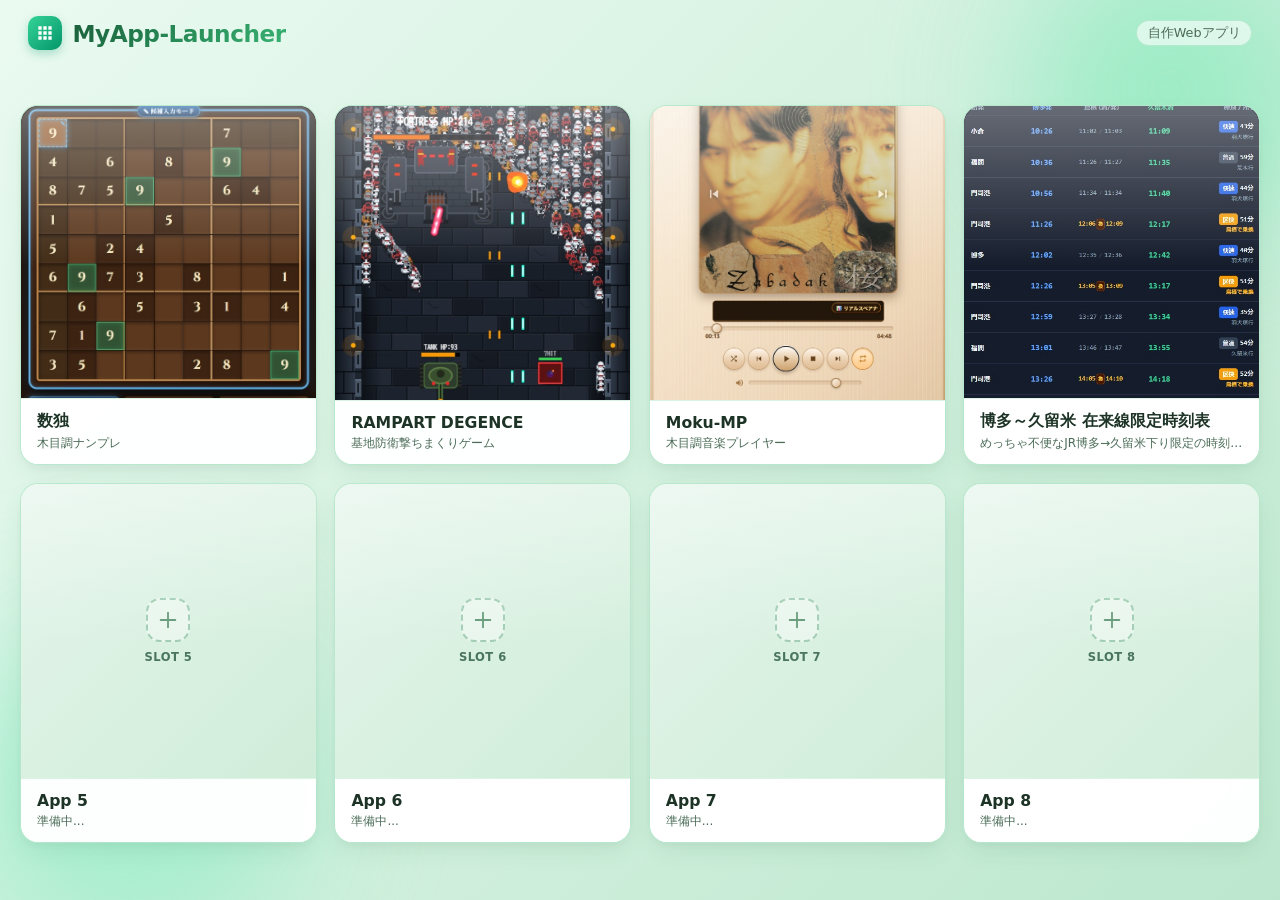
==== index.html @ c95181c4 "新規作成" ====
<!DOCTYPE html>
<html lang="ja">
<head>
  <meta charset="UTF-8">
  <meta name="viewport" content="width=device-width, initial-scale=1.0, maximum-scale=1.0, user-scalable=no">
  <title>MyApp-Launcher</title>
  <style>
    :root {
      /* 淡い緑をベースにしたカラーパレット */
      --bg-gradient-start: #eafaf1;
      --bg-gradient-mid: #d4f1df;
      --bg-gradient-end: #bce7ce;
      --card-bg: rgba(255, 255, 255, 0.78);
      --card-hover-bg: rgba(255, 255, 255, 0.95);
      --card-border: rgba(110, 207, 151, 0.45);
      --card-border-hover: #38b273;
      --card-shadow: 0 10px 25px -5px rgba(46, 125, 82, 0.12), 0 4px 10px rgba(0, 0, 0, 0.03);
      --card-shadow-hover: 0 18px 35px -5px rgba(39, 138, 86, 0.22), 0 6px 15px rgba(46, 125, 82, 0.15);
      --primary: #278a56;
      --primary-dark: #1b5e3a;
      --primary-light: #52c286;
      --accent-badge: #d8f3e5;
      --text: #1d3326;
      --text-sub: #4b6b57;
      --header-gradient: linear-gradient(135deg, #1b5e3a 0%, #278a56 50%, #38b273 100%);
    }

    * {
      box-sizing: border-box;
      margin: 0;
      padding: 0;
    }

    body {
      background: linear-gradient(135deg, var(--bg-gradient-start) 0%, var(--bg-gradient-mid) 50%, var(--bg-gradient-end) 100%);
      background-attachment: fixed;
      color: var(--text);
      font-family: system-ui, -apple-system, "Segoe UI", Roboto, "Hiragino Kaku Gothic ProN", "Yu Gothic", sans-serif;
      min-height: 100vh;
      display: flex;
      flex-direction: column;
      position: relative;
      overflow-x: hidden;
    }

    /* 賑やかさを出すための背景装飾（柔らかなグラデーション光輪） */
    body::before,
    body::after {
      content: "";
      position: fixed;
      border-radius: 50%;
      pointer-events: none;
      filter: blur(70px);
      z-index: 0;
      opacity: 0.6;
    }

    body::before {
      top: -100px;
      right: -80px;
      width: 380px;
      height: 380px;
      background: radial-gradient(circle, #86efac, #6ee7b7, transparent 70%);
    }

    body::after {
      bottom: -100px;
      left: -80px;
      width: 420px;
      height: 420px;
      background: radial-gradient(circle, #a7f3d0, #6ee7b7, transparent 70%);
    }

    /* 先頭行：タイトルヘッダー */
    .header-bar {
      position: relative;
      z-index: 1;
      display: flex;
      align-items: center;
      justify-content: space-between;
      padding: 1rem 1.75rem 0.6rem 1.75rem;
      max-width: 1300px;
      width: 100%;
      margin: 0 auto;
    }

    .header-title-wrap {
      display: flex;
      align-items: center;
      gap: 0.65rem;
    }

    .header-icon {
      width: 34px;
      height: 34px;
      background: linear-gradient(135deg, #34d399, #059669);
      border-radius: 10px;
      display: flex;
      align-items: center;
      justify-content: center;
      box-shadow: 0 4px 10px rgba(5, 150, 105, 0.28);
      color: #fff;
    }

    .header-icon svg {
      width: 20px;
      height: 20px;
      fill: currentColor;
    }

    .header-title {
      font-size: 1.45rem;
      font-weight: 800;
      letter-spacing: -0.02em;
      background: var(--header-gradient);
      -webkit-background-clip: text;
      -webkit-text-fill-color: transparent;
    }

    .header-subtitle {
      font-size: 0.8rem;
      font-weight: 500;
      color: var(--text-sub);
      background: rgba(255, 255, 255, 0.6);
      padding: 0.2rem 0.65rem;
      border-radius: 20px;
      border: 1px solid rgba(110, 207, 151, 0.35);
      backdrop-filter: blur(4px);
    }

    /* メインコンテンツエリア */
    .main-wrap {
      flex: 1;
      display: flex;
      align-items: center;
      justify-content: center;
      padding: 0.5rem 1.25rem 1.25rem 1.25rem;
      position: relative;
      z-index: 1;
    }

    /* グリッドコンテナ
       基本（横向き・ワイド画面）：横4列 × 縦2行 (4x2) */
    .grid-container {
      display: grid;
      grid-template-columns: repeat(4, 1fr);
      grid-template-rows: repeat(2, 1fr);
      gap: 1.1rem;
      width: 100%;
      max-width: 1280px;
      height: 82vh; /* 横画面時に画面内にバランス良く収まる高さ */
      min-height: 480px;
    }

    /* 画面の向きに応じた切り替え
       縦向き（portrait または 縦長アスペクト比）の時：横2列 × 縦4行 (2x4) */
    @media (orientation: portrait), (max-aspect-ratio: 1/1), (max-width: 768px) {
      .header-bar {
        padding: 0.9rem 1.25rem 0.5rem 1.25rem;
      }
      .header-title {
        font-size: 1.25rem;
      }
      .header-subtitle {
        display: none;
      }
      .grid-container {
        grid-template-columns: repeat(2, 1fr);
        grid-template-rows: repeat(4, 1fr);
        height: auto;
        min-height: calc(100vh - 85px);
        gap: 0.9rem;
      }
    }

    /* 各アプリタイル */
    .tile {
      background: var(--card-bg);
      backdrop-filter: blur(12px);
      -webkit-backdrop-filter: blur(12px);
      border: 1.5px solid var(--card-border);
      border-radius: 18px;
      box-shadow: var(--card-shadow);
      text-decoration: none;
      color: inherit;
      display: flex;
      flex-direction: column;
      overflow: hidden;
      position: relative;
      transition: transform 0.22s cubic-bezier(0.2, 0.8, 0.2, 1), 
                  box-shadow 0.22s cubic-bezier(0.2, 0.8, 0.2, 1), 
                  border-color 0.22s ease, 
                  background-color 0.22s ease;
      cursor: pointer;
      user-select: none;
    }

    /* 微かな光沢ハイライト */
    .tile::after {
      content: "";
      position: absolute;
      top: 0;
      left: 0;
      right: 0;
      height: 45%;
      background: linear-gradient(to bottom, rgba(255, 255, 255, 0.35), transparent);
      pointer-events: none;
      border-radius: 18px 18px 0 0;
    }

    .tile:active {
      transform: scale(0.97);
    }

    @media (hover: hover) {
      .tile:hover {
        background: var(--card-hover-bg);
        border-color: var(--card-border-hover);
        box-shadow: var(--card-shadow-hover);
        transform: translateY(-4px) scale(1.008);
      }
      .tile:hover .tile-img img {
        transform: scale(1.05);
      }
      .tile:hover .tile-title {
        color: var(--primary);
      }
    }

    /* 画像プレビュー部分 */
    .tile-img {
      width: 100%;
      flex: 1;
      min-height: 0;
      background: linear-gradient(135deg, #e4f5eb 0%, #d0edd9 100%);
      display: flex;
      align-items: center;
      justify-content: center;
      overflow: hidden;
      position: relative;
    }

    .tile-img img {
      width: 100%;
      height: 100%;
      object-fit: cover;
      transition: transform 0.35s ease;
    }

    /* 空欄・画像なしパネルのプレースホルダー */
    .empty-tile-graphic {
      display: flex;
      flex-direction: column;
      align-items: center;
      justify-content: center;
      gap: 0.5rem;
      color: #629977;
    }

    .empty-tile-icon {
      width: 44px;
      height: 44px;
      border-radius: 14px;
      border: 2px dashed rgba(74, 153, 107, 0.45);
      background: rgba(255, 255, 255, 0.4);
      display: flex;
      align-items: center;
      justify-content: center;
      transition: transform 0.2s ease, border-color 0.2s ease;
    }

    .empty-tile-icon svg {
      width: 22px;
      height: 22px;
      stroke: currentColor;
    }

    .tile:hover .empty-tile-icon {
      transform: scale(1.1) rotate(4deg);
      border-color: var(--primary);
      color: var(--primary);
    }

    .empty-tile-tag {
      font-size: 0.72rem;
      font-weight: 600;
      color: #4a755d;
      letter-spacing: 0.04em;
    }

    /* タイル下部のテキスト情報 */
    .tile-content {
      padding: 0.75rem 1rem;
      background: rgba(255, 255, 255, 0.88);
      border-top: 1px solid rgba(110, 207, 151, 0.25);
      position: relative;
      z-index: 1;
    }

    .tile-title {
      font-size: 0.98rem;
      font-weight: 700;
      color: var(--text);
      white-space: nowrap;
      overflow: hidden;
      text-overflow: ellipsis;
      transition: color 0.15s ease;
    }

    .tile-desc {
      font-size: 0.75rem;
      font-weight: 500;
      color: var(--text-sub);
      margin-top: 0.2rem;
      white-space: nowrap;
      overflow: hidden;
      text-overflow: ellipsis;
    }
  </style>
</head>
<body>

  <!-- 先頭行：タイトル -->
  <header class="header-bar">
    <div class="header-title-wrap">
      <div class="header-icon">
        <svg viewBox="0 0 24 24">
          <path d="M4 8h4V4H4v4zm6 12h4v-4h-4v4zm-6 0h4v-4H4v4zm0-6h4v-4H4v4zm6 0h4v-4h-4v4zm6-10v4h4V4h-4zm-6 4h4V4h-4v4zm6 6h4v-4h-4v4zm0 6h4v-4h-4v4z"/>
        </svg>
      </div>
      <h1 class="header-title">MyApp-Launcher</h1>
    </div>
    <div class="header-subtitle">自作Webアプリ</div>
  </header>

  <!-- メイングリッドエリア -->
  <main class="main-wrap">
    <div class="grid-container" id="grid"></div>
  </main>

  <script>
    // 8個のアプリ定義
    // 各パネル内の空欄（App 4〜8）は自由に変更・追記していただけます
    const apps = [
      {
        title: "数独",
        desc: "木目調ナンプレ",
        url: "./apps/sudoku/index.html",
        image: "./img/sudoku.jpg"
      },
      {
        title: "RAMPART DEGENCE",
        desc: "基地防衛撃ちまくりゲーム",
        url: "./apps/shooting/index.html",
        image: "./img/defence.jpg"
      },
      {
        title: "Moku-MP",
        desc: "木目調音楽プレイヤー",
        url: "./apps/mokuplay/index.html",
        image: "./img/moku-mp.jpg"
      },
      {
        title: "博多～久留米 在来線限定時刻表",
        desc: "めっちゃ不便なJR博多→久留米下り限定の時刻表。特急は除外",
        url: "./apps/jikoku/index.html",
        image: "./img/kurume.jpg"
      },
      {
        title: "App 5",
        desc: "準備中...",
        url: "#",
        image: ""
      },
      {
        title: "App 6",
        desc: "準備中...",
        url: "#",
        image: ""
      },
      {
        title: "App 7",
        desc: "準備中...",
        url: "#",
        image: ""
      },
      {
        title: "App 8",
        desc: "準備中...",
        url: "#",
        image: ""
      }
    ];

    const container = document.getElementById("grid");

    apps.forEach((app, index) => {
      const tile = document.createElement("a");
      tile.className = "tile";
      tile.href = app.url;
      tile.target = "_self";

      // 空欄パネルまたは画像未設定時におしゃれなプレースホルダーを表示
      let imgContent = "";
      if (app.image) {
        imgContent = `<img src="${app.image}" alt="${app.title}" onerror="this.parentElement.innerHTML = getPlaceholderHtml('${app.title}', ${index + 1})" loading="lazy">`;
      } else {
        imgContent = getPlaceholderHtml(app.title, index + 1);
      }

      tile.innerHTML = `
        <div class="tile-img">
          ${imgContent}
        </div>
        <div class="tile-content">
          <div class="tile-title">${app.title}</div>
          <div class="tile-desc">${app.desc}</div>
        </div>
      `;

      container.appendChild(tile);
    });

    // 空欄用のプレースホルダーSVG生成関数
    function getPlaceholderHtml(title, slotNum) {
      return `
        <div class="empty-tile-graphic">
          <div class="empty-tile-icon">
            <svg fill="none" stroke-width="2" viewBox="0 0 24 24">
              <path stroke-linecap="round" stroke-linejoin="round" d="M12 4v16m8-8H4"/>
            </svg>
          </div>
          <span class="empty-tile-tag">SLOT ${slotNum}</span>
        </div>
      `;
    }
  </script>
</body>
</html>
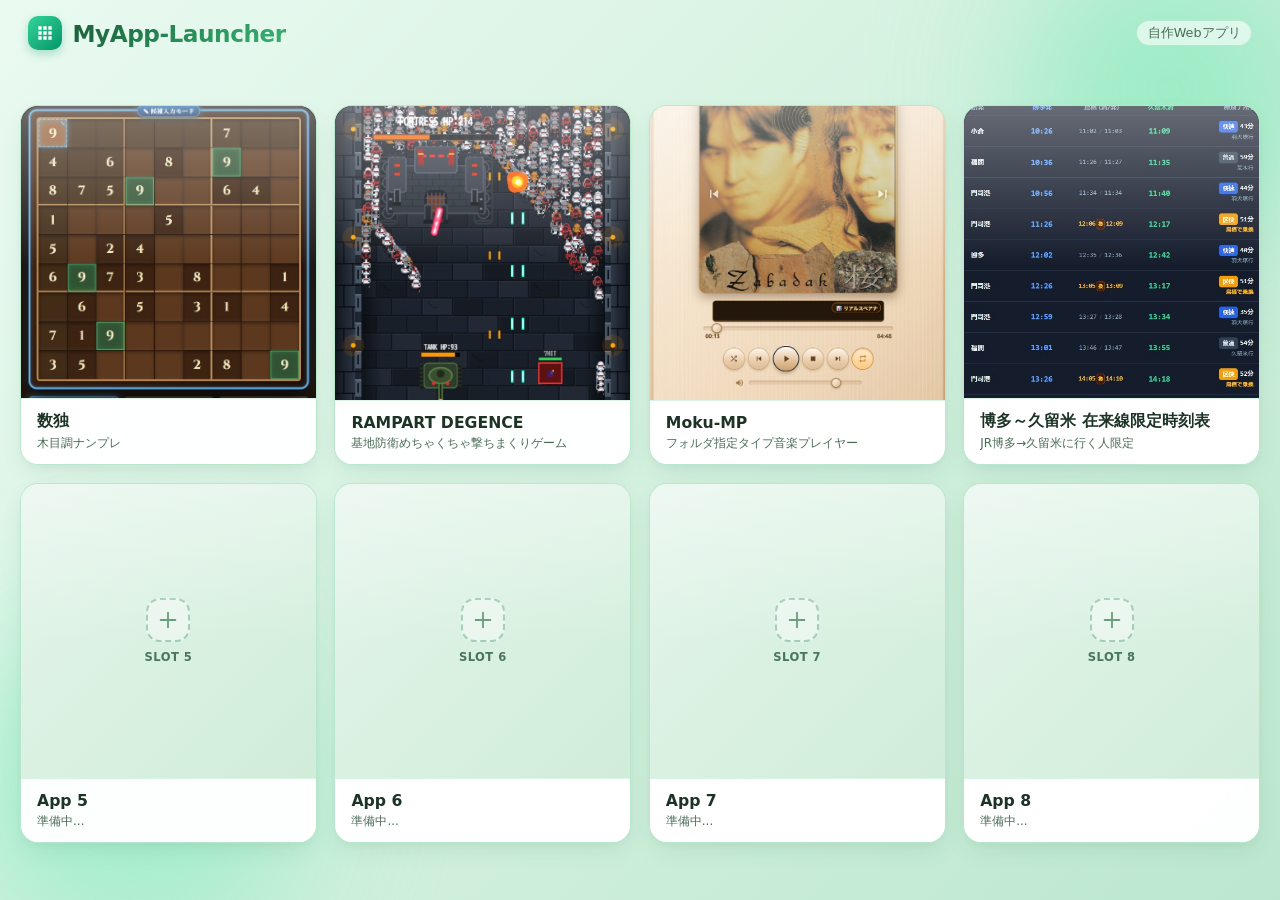
==== commit 594beb2a: "紹介記事修正" ====
--- a/index.html
+++ b/index.html
@@ -350,19 +350,19 @@
       },
       {
         title: "RAMPART DEGENCE",
-        desc: "基地防衛撃ちまくりゲーム",
+        desc: "基地防衛めちゃくちゃ撃ちまくりゲーム",
         url: "./apps/shooting/index.html",
         image: "./img/defence.jpg"
       },
       {
         title: "Moku-MP",
-        desc: "木目調音楽プレイヤー",
+        desc: "フォルダ指定タイプ音楽プレイヤー",
         url: "./apps/mokuplay/index.html",
         image: "./img/moku-mp.jpg"
       },
       {
         title: "博多～久留米 在来線限定時刻表",
-        desc: "めっちゃ不便なJR博多→久留米下り限定の時刻表。特急は除外",
+        desc: "JR博多→久留米に行く人限定",
         url: "./apps/jikoku/index.html",
         image: "./img/kurume.jpg"
       },
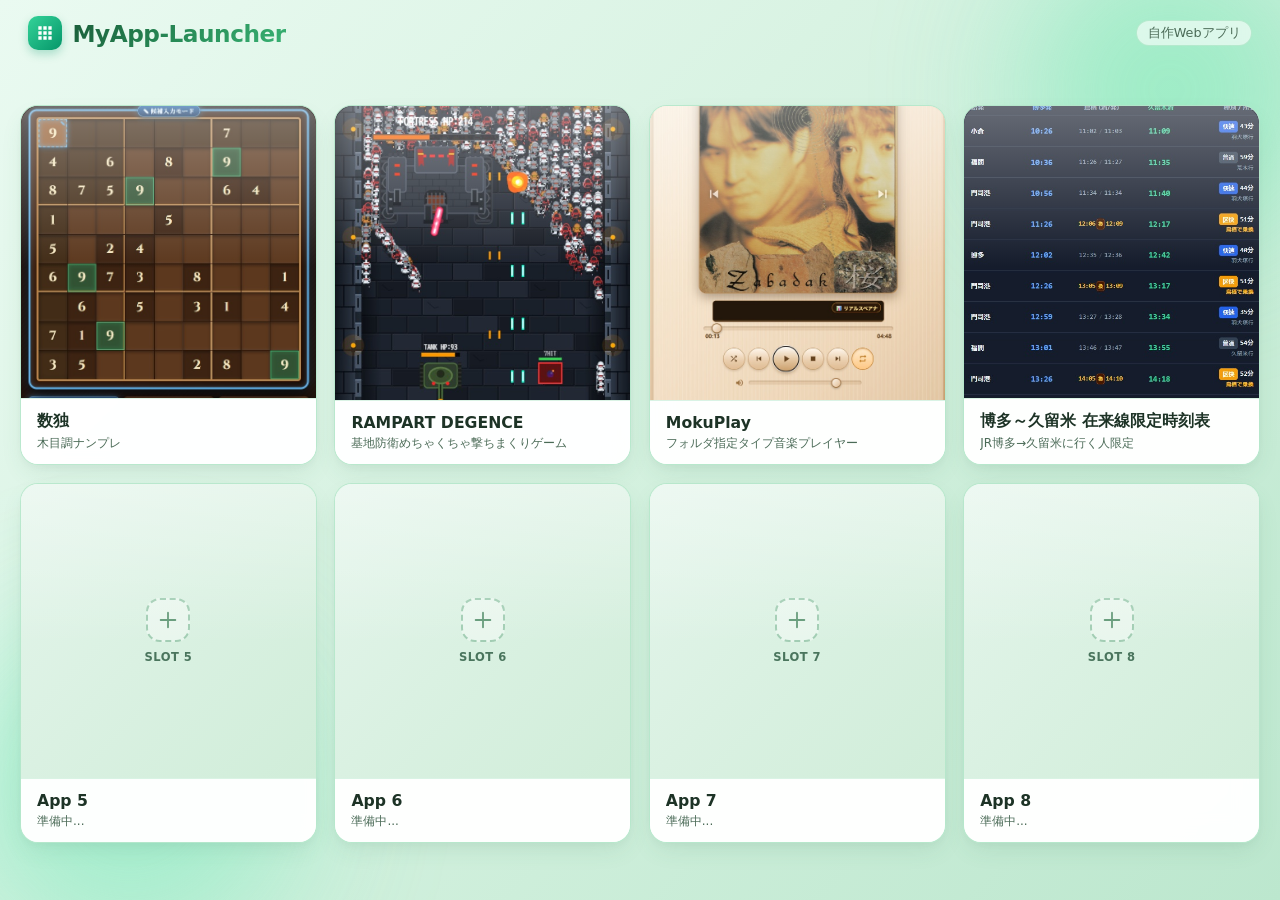
==== commit 8db153f3: "アプリのタイトル文字列修正" ====
--- a/index.html
+++ b/index.html
@@ -355,7 +355,7 @@
         image: "./img/defence.jpg"
       },
       {
-        title: "Moku-MP",
+        title: "MokuPlay",
         desc: "フォルダ指定タイプ音楽プレイヤー",
         url: "./apps/mokuplay/index.html",
         image: "./img/moku-mp.jpg"
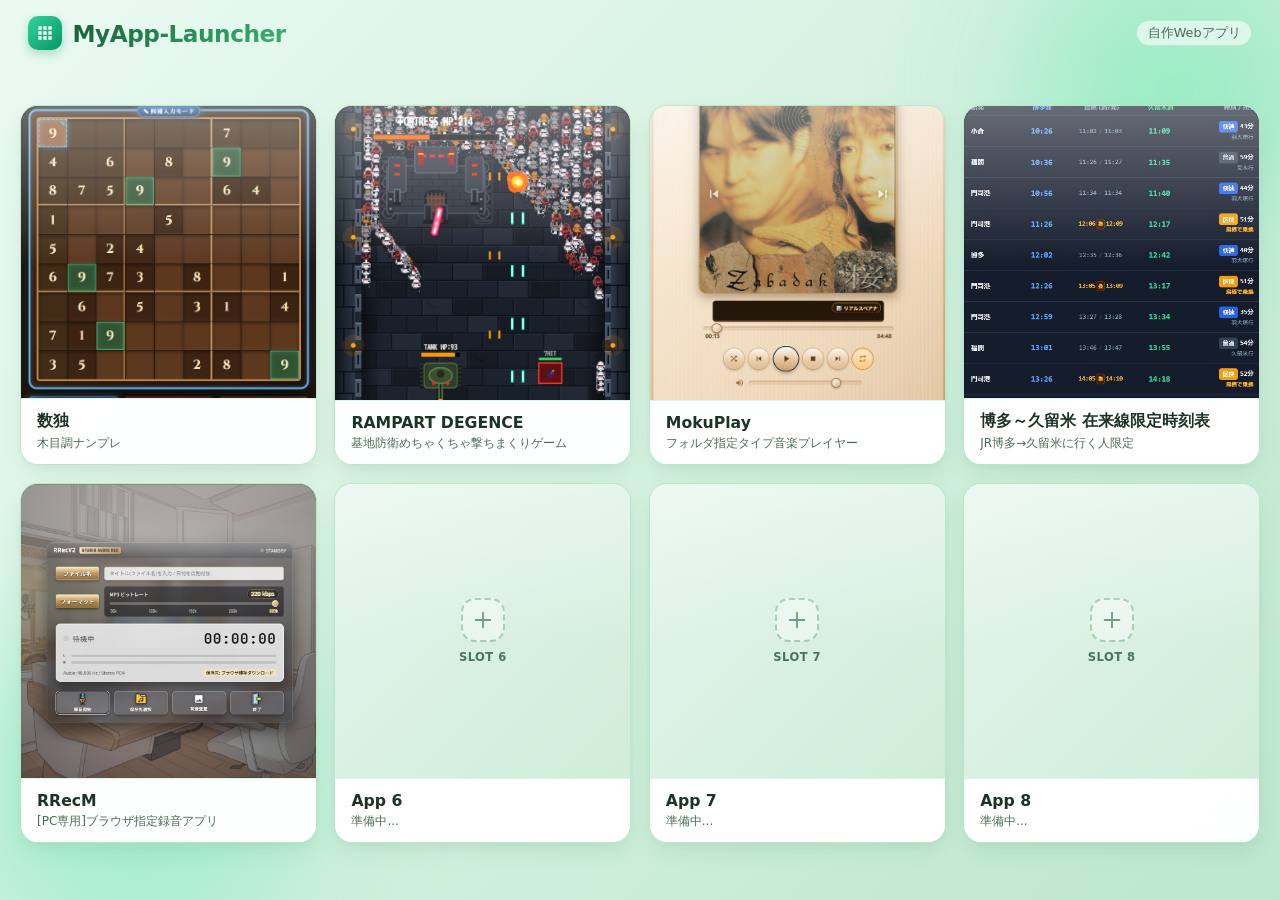
==== commit ac1d9685: "Add files via upload" ====
--- a/index.html
+++ b/index.html
@@ -367,10 +367,10 @@
         image: "./img/kurume.jpg"
       },
       {
-        title: "App 5",
-        desc: "準備中...",
-        url: "#",
-        image: ""
+        title: "RRecM",
+        desc: "[PC専用]ブラウザ指定録音アプリ",
+        url: "./apps/RRecM/index.html",
+        image: "./img/RRecM.jpg"
       },
       {
         title: "App 6",
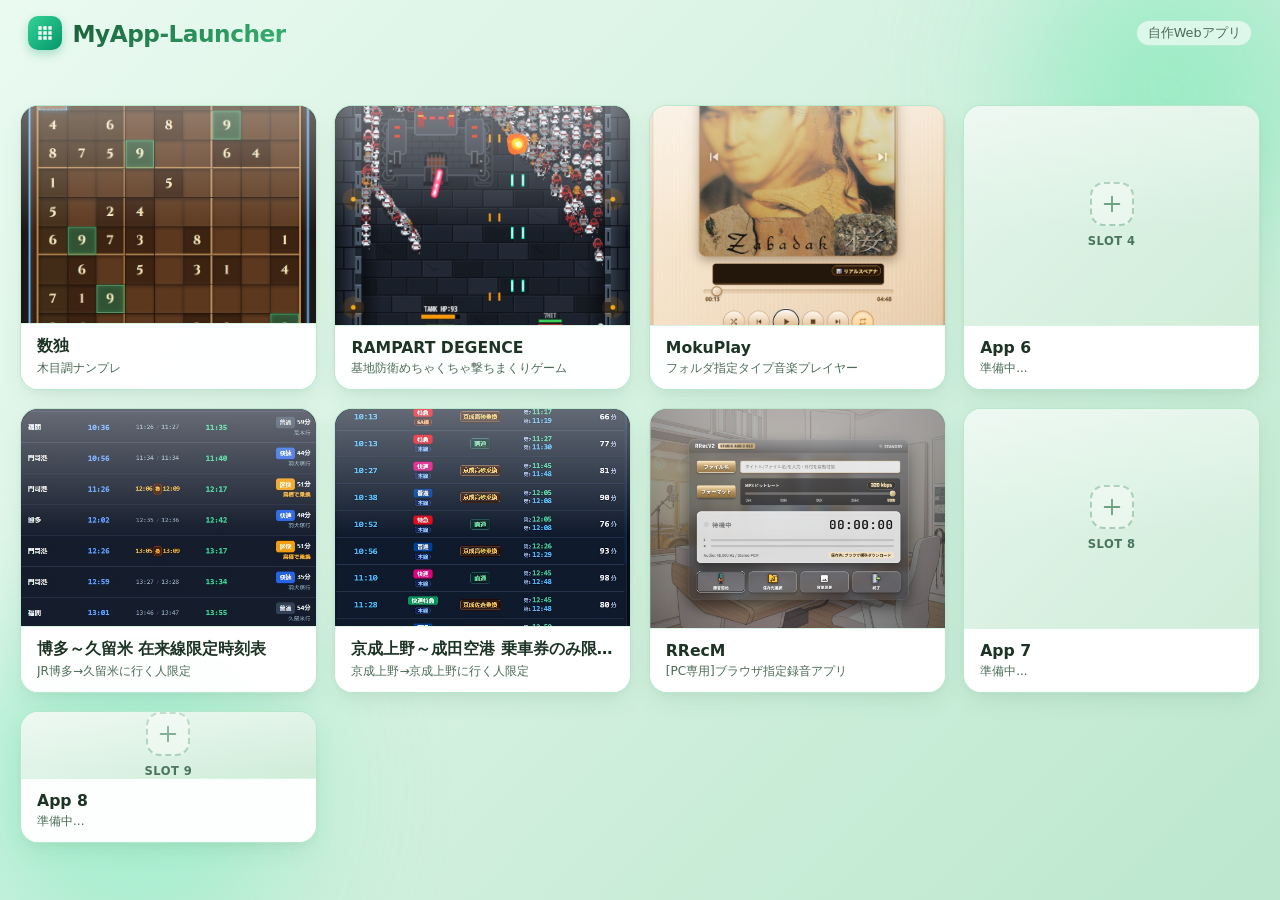
==== commit 6e7c8644: "アプリ追加(京成線)" ====
--- a/index.html
+++ b/index.html
@@ -361,23 +361,30 @@
         image: "./img/moku-mp.jpg"
       },
       {
+        title: "App 6",
+        desc: "準備中...",
+        url: "#",
+        image: ""
+      },
+      {
         title: "博多～久留米 在来線限定時刻表",
         desc: "JR博多→久留米に行く人限定",
         url: "./apps/jikoku/index.html",
         image: "./img/kurume.jpg"
       },
       {
+        title: "京成上野～成田空港 乗車券のみ限定時刻表",
+        desc: "京成上野→京成上野に行く人限定",
+        url: "./apps/jikoku-nrt/index.html",
+        image: "./img/nrt.jpg"
+      },
+      {
         title: "RRecM",
         desc: "[PC専用]ブラウザ指定録音アプリ",
         url: "./apps/RRecM/index.html",
         image: "./img/RRecM.jpg"
       },
-      {
-        title: "App 6",
-        desc: "準備中...",
-        url: "#",
-        image: ""
-      },
+
       {
         title: "App 7",
         desc: "準備中...",
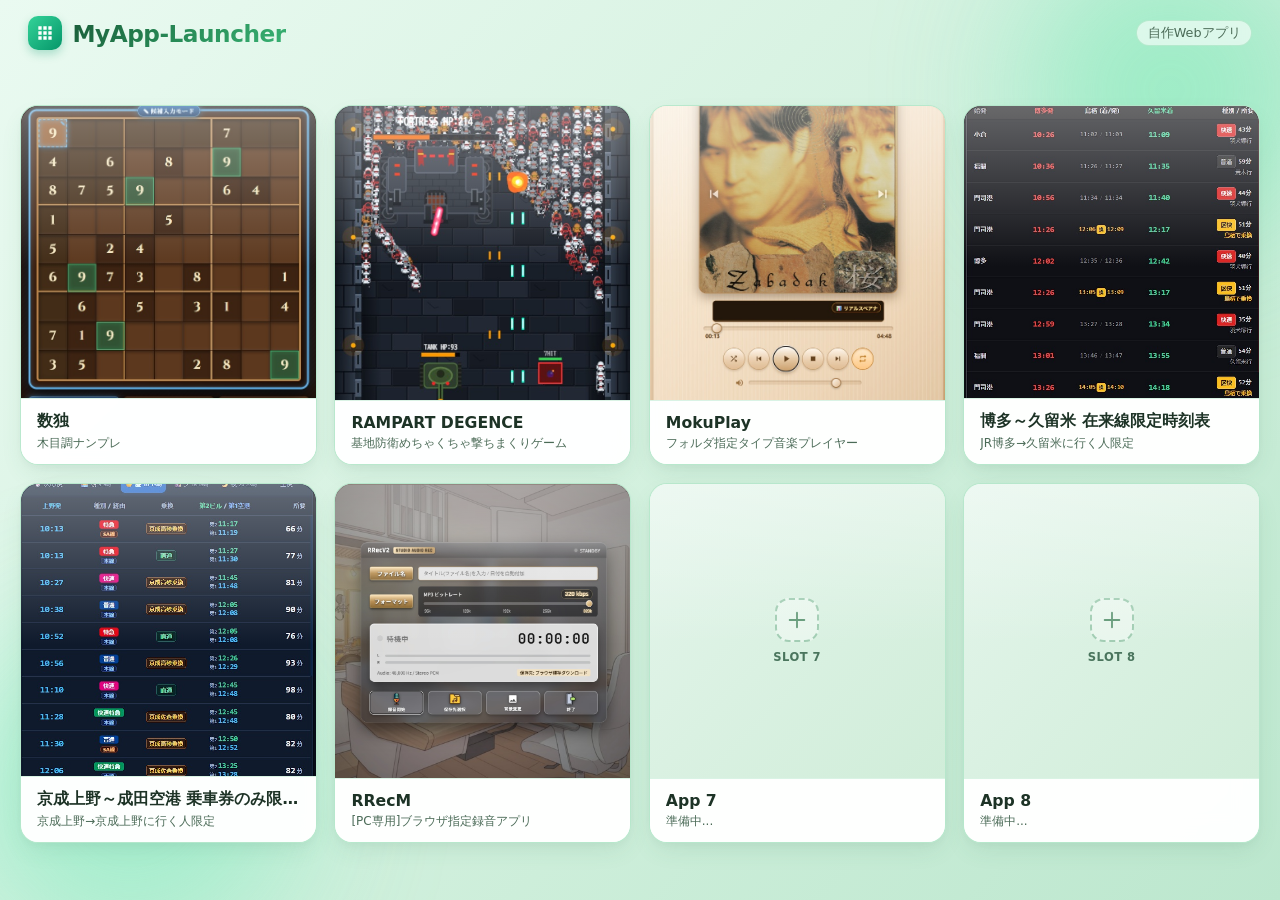
==== commit a9eda0d0: "Add files via upload" ====
--- a/index.html
+++ b/index.html
@@ -361,12 +361,6 @@
         image: "./img/moku-mp.jpg"
       },
       {
-        title: "App 6",
-        desc: "準備中...",
-        url: "#",
-        image: ""
-      },
-      {
         title: "博多～久留米 在来線限定時刻表",
         desc: "JR博多→久留米に行く人限定",
         url: "./apps/jikoku/index.html",
